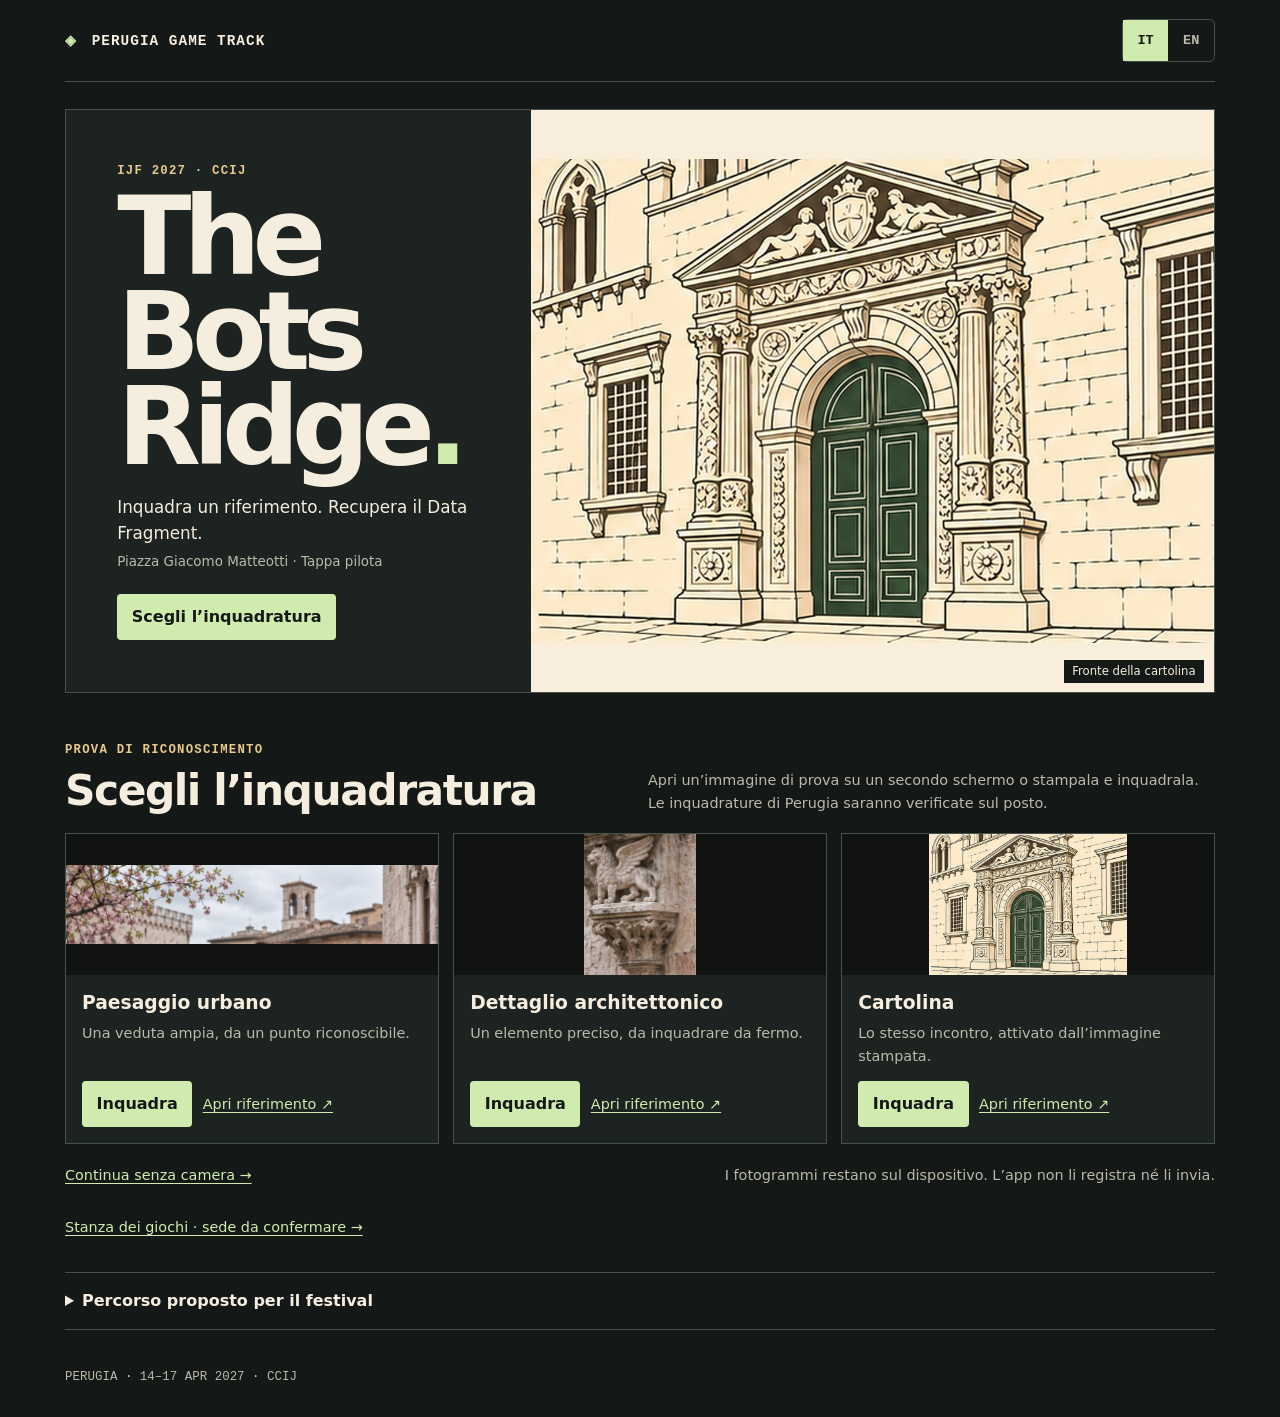
==== pilot/index.html @ 15695a35 "Add interactive Perugia Game Track map and AR pilot" ====
<!doctype html>
<html lang="it">
<head>
  <meta charset="utf-8">
  <meta name="viewport" content="width=device-width, initial-scale=1, viewport-fit=cover">
  <meta name="description" content="Private image-recognition pilot for the IJF Perugia Game Track.">
  <meta name="theme-color" content="#141817">
  <meta name="robots" content="noindex, nofollow">
  <title>The Bots Ridge · AR map app</title>
  <link rel="stylesheet" href="./styles.css">
  <script type="module" src="./app.js"></script>
</head>
<body>
  <a class="skip" href="#main" data-i="skip">Vai al contenuto</a>
  <header class="mast wrap">
    <a class="brand" href="../#tappa-bots-ridge" aria-label="Perugia Game Track"><span class="mark" aria-hidden="true">◈</span> PERUGIA GAME TRACK</a>
    <div class="locale" aria-label="Language">
      <button lang="it" type="button" data-lang="it" aria-pressed="true">IT</button>
      <button lang="en" type="button" data-lang="en" aria-pressed="false">EN</button>
    </div>
  </header>
  <main id="main" class="wrap">
    <section class="hero" aria-labelledby="title">
      <div class="hero-copy">
        <p class="eyebrow">IJF 2027 <span>·</span> CCIJ</p>
        <h1 id="title">The Bots<br>Ridge<span>.</span></h1>
        <p class="hero-text" data-i="intro">Inquadra un riferimento. Recupera il Data Fragment.</p>
        <p class="place" data-i="place">Piazza Giacomo Matteotti · Tappa pilota</p>
        <a class="primary hero-link" href="#scan" data-i="choose">Scegli l’inquadratura</a>
      </div>
      <figure class="hero-image">
        <img src="../postcards/bots-ridge.webp" width="1184" height="840" alt="">
        <figcaption data-i="illustration">Fronte della cartolina</figcaption>
      </figure>
    </section>

    <section id="scan" class="scan-area" aria-labelledby="scan-title">
      <div class="section-head">
        <div><p class="eyebrow" data-i="pilot">Prova di riconoscimento</p><h2 id="scan-title" data-i="choose">Scegli l’inquadratura</h2></div>
        <p data-i="sampleNotice">Queste sono immagini di prova. Apri il riferimento su un secondo schermo o stampalo e inquadralo. Le immagini di Perugia saranno verificate sul posto.</p>
      </div>
      <div class="target-grid">
        <article class="target"><img src="./targets/landscape.jpg" width="800" height="168" alt="" loading="lazy"><div class="target-body">
          <h3 data-i="landscape">Paesaggio urbano</h3><p data-i="landscapeCopy">Una veduta ampia, da un punto riconoscibile.</p>
          <div class="target-actions"><button type="button" class="primary" data-scan="landscape" data-i="scanButton">Inquadra</button><a href="./targets/landscape.jpg" target="_blank" rel="noopener" data-i="guide">Apri riferimento ↗</a></div>
        </div></article>
        <article class="target"><img src="./targets/detail.jpg" width="450" height="570" alt="" loading="lazy"><div class="target-body">
          <h3 data-i="detail">Dettaglio architettonico</h3><p data-i="detailCopy">Un elemento preciso, da inquadrare da fermo.</p>
          <div class="target-actions"><button type="button" class="primary" data-scan="detail" data-i="scanButton">Inquadra</button><a href="./targets/detail.jpg" target="_blank" rel="noopener" data-i="guide">Apri riferimento ↗</a></div>
        </div></article>
        <article class="target"><img src="../postcards/bots-ridge.webp" width="1184" height="840" alt="" loading="lazy"><div class="target-body">
          <h3 data-i="postcard">Cartolina</h3><p data-i="postcardCopy">Lo stesso incontro, attivato dall’immagine stampata.</p>
          <div class="target-actions"><button type="button" class="primary" data-scan="postcard" data-i="scanButton">Inquadra</button><a href="../postcards/bots-ridge.webp" target="_blank" rel="noopener" data-i="guide">Apri riferimento ↗</a></div>
        </div></article>
      </div>
      <div class="fallback"><button class="text-button" type="button" data-fallback data-i="fallback">Continua senza camera →</button><p data-i="privacy">I fotogrammi restano sul dispositivo. L’app non li registra né li invia.</p></div>
    </section>

    <section id="encounter" class="encounter" aria-labelledby="encounter-title" hidden>
      <p id="encounter-method" class="eyebrow"></p>
      <h2 id="encounter-title" tabindex="-1">Data Fragment</h2>
      <p data-i="clue">Un frammento è una traccia da verificare. Che cosa controlleresti prima di usarla in un’inchiesta?</p>
      <div class="encounter-actions"><button id="collect" class="primary" type="button" data-i="collect">Raccogli il frammento</button><span id="progress" role="status"></span></div>
      <p class="related"><a class="text-link" href="https://www.fortnite.com/%40ccij/6120-3593-0647" target="_blank" rel="noopener" data-i="related">Esplora The Data Vault Canyon su Fortnite ↗</a></p>
      <a class="text-link" href="#scan" data-i="tryAnother">Prova un’altra inquadratura ↑</a>
    </section>

    <p class="room-link"><a class="text-link" href="../#stanza" data-i="room">Stanza dei giochi · sede da confermare →</a></p>

    <details class="route">
      <summary data-i="route">Percorso proposto per il festival</summary>
      <p data-i="routeNote">La prova interattiva è disponibile alla tappa CCIJ. Le sedi delle tappe sono proposte.</p>
      <ol>
        <li>Teatro Pavone <span data-i="entry">Ingresso</span></li>
        <li>Hotel Brufani <span>Dark Money</span></li>
        <li>Via Giuseppe Mazzini 10 <span>Kleptocrat</span></li>
        <li>Rocca Paolina <span>Ciudad Perdida</span></li>
        <li>Piazza IV Novembre <span>Investigative Simulations Lab</span></li>
        <li>Piazza Giacomo Matteotti <a href="#scan">The Bots Ridge ↗</a></li>
      </ol>
    </details>
  </main>
  <dialog id="scanner" aria-labelledby="scanner-title">
    <div class="dialog-head"><h2 id="scanner-title"></h2><button id="close" type="button" class="text-button" data-i="close">Chiudi</button></div>
    <div class="viewfinder">
      <video id="camera" autoplay muted playsinline aria-hidden="true"></video>
      <div class="view-frame" aria-hidden="true"></div>
      <img id="postcard-reveal" src="../postcards/bots-ridge.webp" width="1184" height="840" alt="" aria-hidden="true">
    </div>
    <p id="camera-status" role="status" aria-live="polite"></p>
    <div class="scanner-actions"><button type="button" class="text-button" data-scan="postcard" data-i="tryCard">Prova la cartolina</button><button type="button" class="text-button" data-fallback data-i="fallback">Continua senza camera →</button></div>
  </dialog>
  <footer class="wrap">PERUGIA <span>·</span> 14–17 APR 2027 <span>·</span> CCIJ</footer>
</body>
</html>
---- pilot/styles.css ----
:root{color-scheme:dark;--ink:#141817;--panel:#1d2321;--sand:#f5eddd;--quiet:#bcb9aa;--line:#46514b;--mint:#cfecae;--ochre:#e9c98c;--mono:ui-monospace,SFMono-Regular,Consolas,monospace}
*{box-sizing:border-box}
html{scroll-behavior:smooth}
body{margin:0;background:var(--ink);color:var(--sand);font:1rem/1.55 system-ui,sans-serif}
[hidden]{display:none!important}
.wrap{width:min(calc(100% - 3rem),1150px);margin-inline:auto}
a{color:inherit;text-underline-offset:.24em}
button{cursor:pointer;font:inherit}
a:focus-visible,button:focus-visible,summary:focus-visible{outline:3px solid var(--ochre);outline-offset:4px}
.skip{position:absolute;top:.3rem;left:.5rem;background:var(--ink);padding:.65rem;transform:translateY(-150%)}
.skip:focus{transform:none;z-index:2}
.mast{padding:1.2rem 0;display:flex;justify-content:space-between;align-items:center;gap:1rem;border-bottom:1px solid var(--line)}
.brand{font:700 .9rem var(--mono);letter-spacing:.07em;text-decoration:none}
.mark{color:var(--mint);margin-right:.35em}
.locale{display:flex;border:1px solid var(--line);border-radius:.35rem}
.locale button{background:transparent;border:0;color:var(--quiet);width:2.85rem;min-height:2.55rem;font:700 .85rem var(--mono)}
.locale button[aria-pressed=true]{background:var(--mint);color:var(--ink)}
.hero{display:grid;grid-template-columns: .92fr 1.35fr;align-items:stretch;min-height:420px;margin-block:1.7rem 3rem;border:1px solid var(--line);background:var(--panel)}
.hero-copy{padding:clamp(1.4rem,4vw,3.2rem);align-self:center}
.eyebrow{color:var(--ochre);font:700 .77rem/1.5 var(--mono);letter-spacing:.1em;text-transform:uppercase;margin:0 0 .65rem}
.eyebrow span,.hero h1 span{color:var(--mint)}
h1,h2,h3,p,figure{margin:0}
h1{font-size:clamp(3.65rem,8.5vw,7rem);line-height:.87;letter-spacing:-.075em}
h2{font-size:clamp(1.55rem,3.5vw,2.65rem);line-height:1.05;letter-spacing:-.035em}
h3{font-size:1.17rem;line-height:1.25}
.hero-text{margin:1.2rem 0 .4rem;font-size:1.05rem}
.place{color:var(--quiet);font-size:.84rem}
.primary{display:inline-flex;align-items:center;justify-content:center;min-height:44px;background:var(--mint);color:var(--ink);border:1px solid transparent;border-radius:.25rem;padding:.6rem .85rem;text-decoration:none;font-weight:700}
.primary:hover{background:#e7f4d5}
.primary:disabled{background:var(--line);color:var(--sand);cursor:default}
.hero-link{margin-top:1.35rem}
.hero-image{position:relative;min-height:200px;background:#f8eedb}
.hero-image img{width:100%;height:100%;position:absolute;inset:0;object-fit:contain;object-position:center}
.hero-image figcaption{position:absolute;bottom:.55rem;right:.65rem;background:var(--ink);color:var(--sand);padding:.15rem .5rem;font-size:.73rem}
.scan-area,.encounter{scroll-margin-top:1rem}
.section-head{display:grid;grid-template-columns:1fr 1fr;gap:1rem;align-items:end;margin-bottom:1.2rem}
.section-head>p,.fallback p,.target p,.route p{color:var(--quiet);font-size:.9rem}
.target-grid{display:grid;grid-template-columns:repeat(3,minmax(0,1fr));gap:.9rem}
.target{display:flex;flex-direction:column;background:var(--panel);border:1px solid var(--line)}
.target>img{width:100%;height:8.8rem;object-fit:contain;background:#101312}
.target-body{padding:1rem;display:flex;flex:1;flex-direction:column;gap:.5rem}
.target-actions{margin-top:auto;padding-top:.4rem;display:flex;flex-wrap:wrap;align-items:center;gap:.65rem}
.target-actions a,.text-button,.text-link{color:var(--mint);font-size:.9rem}
.text-button{min-height:44px;border:0;background:none;text-decoration:underline;text-underline-offset:.22em;padding:.35rem 0}
.fallback{display:flex;align-items:center;justify-content:space-between;flex-wrap:wrap;gap:.2rem 1rem;margin-top:.55rem}
.encounter{margin:2rem 0;padding:1.6rem;border:1px solid var(--mint);background:var(--panel)}
.encounter p:not(.eyebrow){margin:.75rem 0}
.encounter-actions{display:flex;align-items:center;flex-wrap:wrap;gap:.8rem;margin-bottom:.8rem}
.route{margin:2rem 0;border-block:1px solid var(--line);padding:1rem 0}
.route summary{cursor:pointer;font-weight:700}
.route p{margin-top:.6rem}
.route ol{margin-bottom:0}
.route li{padding:.25rem 0}
.route li span,.route li a{margin-left:.5rem;color:var(--mint)}
footer{padding:.5rem 0 2rem;color:var(--quiet);font:.78rem var(--mono)}
footer span{color:var(--ochre)}
dialog{background:var(--panel);color:var(--sand);border:1px solid var(--line);border-radius:.35rem;padding:1rem;width:min(92vw,620px);max-height:90dvh;overflow:auto}
dialog::backdrop{background:#080908dd}
.dialog-head,.scanner-actions{display:flex;flex-wrap:wrap;align-items:center;justify-content:space-between;gap:.3rem 1rem}
.dialog-head h2{font-size:1.35rem}
#postcard-reveal{position:absolute;inset:0;width:100%;height:100%;object-fit:contain;opacity:0;pointer-events:none;transition:opacity .3s ease}
#postcard-reveal.visible{opacity:1}
@media(prefers-reduced-motion:reduce){#postcard-reveal{transition:none}}
.viewfinder{margin:.5rem 0;position:relative;height:min(52dvh,440px);background:#101312;overflow:hidden}
video{width:100%;height:100%;object-fit:contain}
.view-frame{position:absolute;inset:15% 9%;border:1px solid var(--mint);border-radius:.3rem;pointer-events:none}
#camera-status{min-height:2.7em}
@media(max-width:760px){.wrap{width:calc(100% - 1.5rem)}.hero{grid-template-columns:1fr;min-height:0;margin-bottom:2rem}.hero-image{min-height:210px}.section-head{grid-template-columns:1fr;gap:.55rem}.target-grid{grid-template-columns:1fr}.target{display:grid;grid-template-columns:minmax(100px,.7fr) 1fr}.target>img{height:100%;min-height:125px;max-height:170px}.brand{font-size:.76rem}}
@media(prefers-reduced-motion:reduce){html{scroll-behavior:auto}}

.room-link{margin-top:1.1rem}
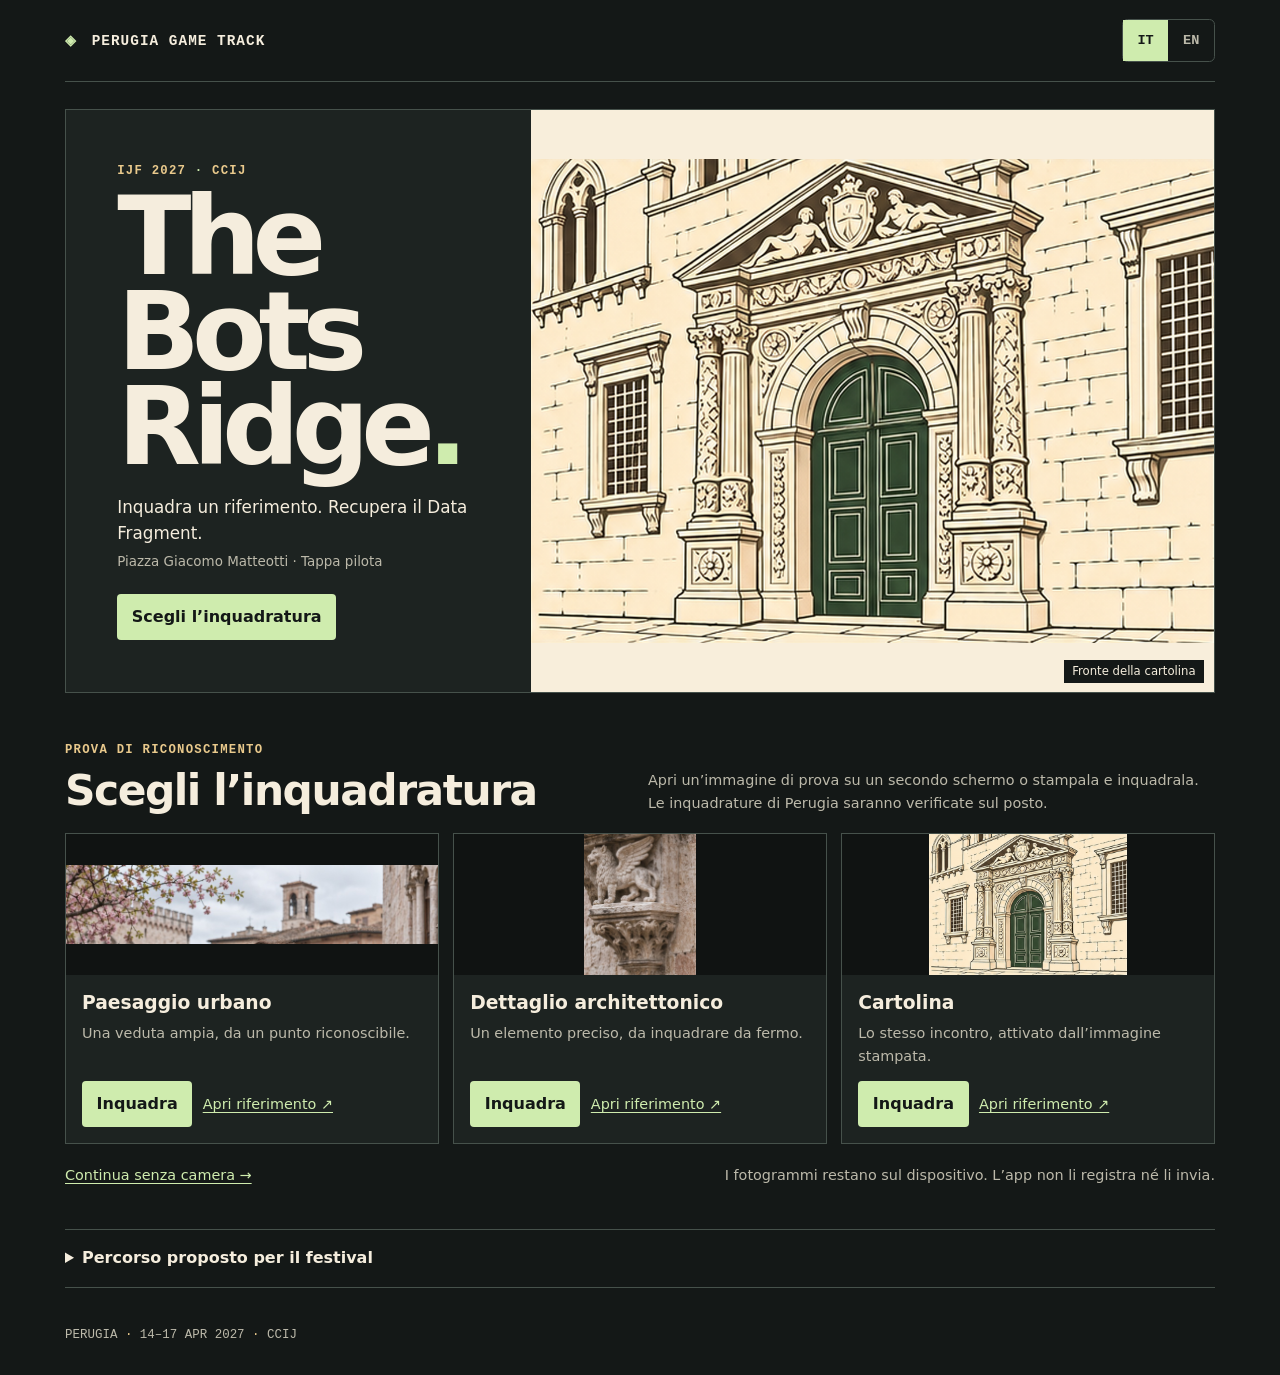
==== commit 795167a3: "Remove games room references from the map and AR pilot" ====
--- a/pilot/index.html
+++ b/pilot/index.html
@@ -65,8 +65,6 @@
       <a class="text-link" href="#scan" data-i="tryAnother">Prova un’altra inquadratura ↑</a>
     </section>
 
-    <p class="room-link"><a class="text-link" href="../#stanza" data-i="room">Stanza dei giochi · sede da confermare →</a></p>
-
     <details class="route">
       <summary data-i="route">Percorso proposto per il festival</summary>
       <p data-i="routeNote">La prova interattiva è disponibile alla tappa CCIJ. Le sedi delle tappe sono proposte.</p>
--- a/pilot/styles.css
+++ b/pilot/styles.css
@@ -67,5 +67,3 @@
 #camera-status{min-height:2.7em}
 @media(max-width:760px){.wrap{width:calc(100% - 1.5rem)}.hero{grid-template-columns:1fr;min-height:0;margin-bottom:2rem}.hero-image{min-height:210px}.section-head{grid-template-columns:1fr;gap:.55rem}.target-grid{grid-template-columns:1fr}.target{display:grid;grid-template-columns:minmax(100px,.7fr) 1fr}.target>img{height:100%;min-height:125px;max-height:170px}.brand{font-size:.76rem}}
 @media(prefers-reduced-motion:reduce){html{scroll-behavior:auto}}
-
-.room-link{margin-top:1.1rem}
